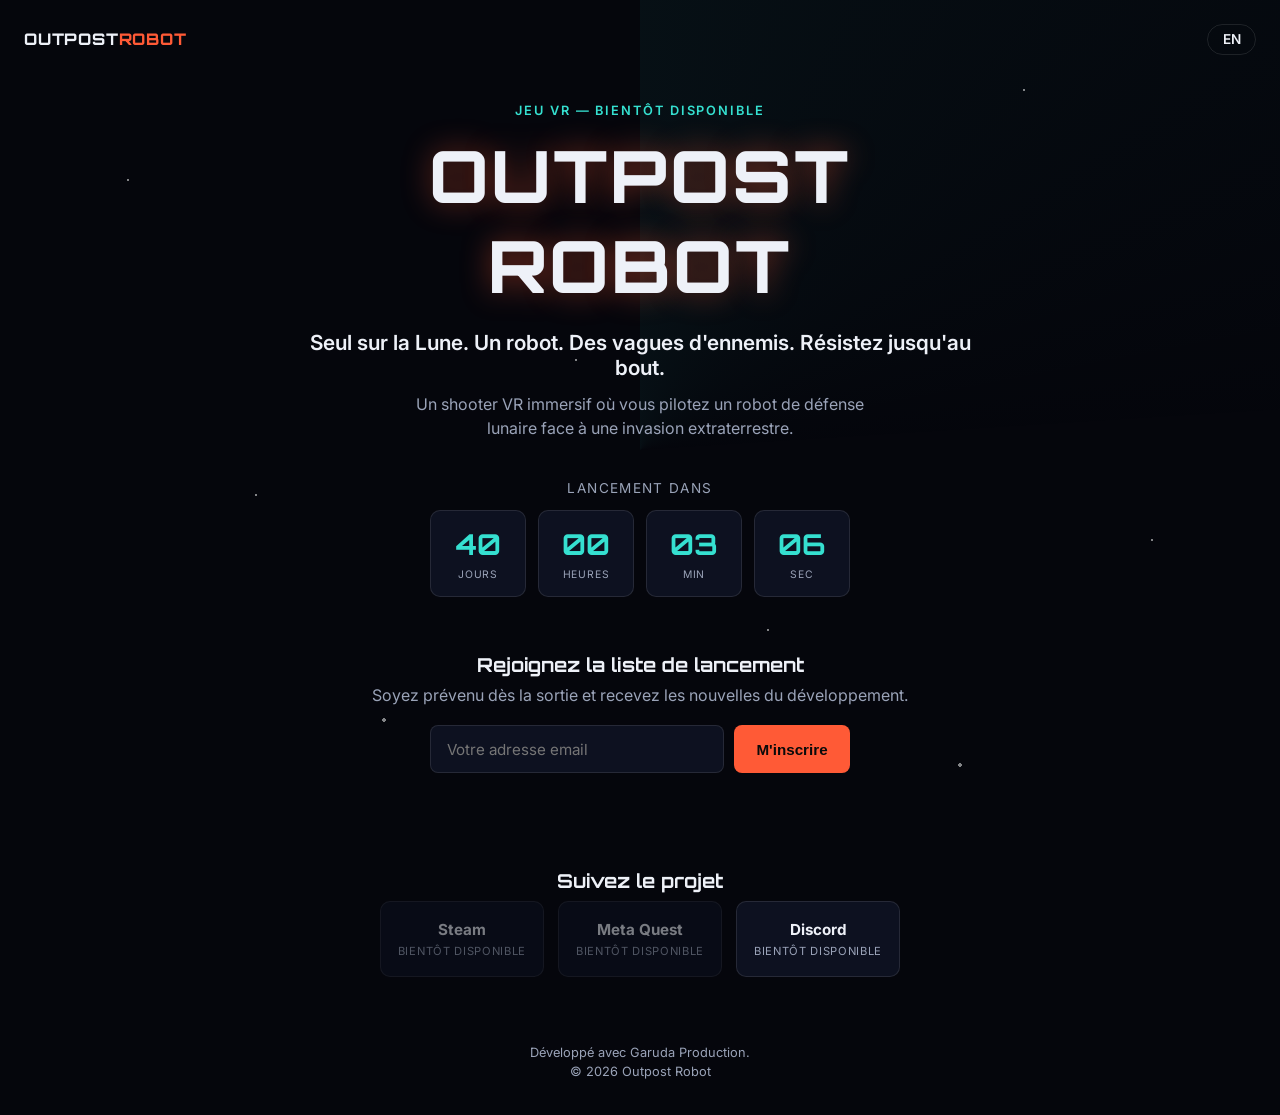
==== index.html @ 43540af5 "Initial commit: Outpost Robot coming-soon landing page Co-Authored-By: Claude Sonnet 5 <noreply@anth" ====
<!DOCTYPE html>
<html lang="fr">
<head>
<meta charset="UTF-8">
<meta name="viewport" content="width=device-width, initial-scale=1.0">
<title>Outpost Robot — Coming Soon</title>
<meta name="description" content="Outpost Robot: a VR shooter where you defend a lunar outpost from an alien invasion. Launching January 2027.">
<link rel="preconnect" href="https://fonts.googleapis.com">
<link rel="preconnect" href="https://fonts.gstatic.com" crossorigin>
<link href="https://fonts.googleapis.com/css2?family=Orbitron:wght@600;800&family=Inter:wght@400;500;600;700&display=swap" rel="stylesheet">
<link rel="stylesheet" href="style.css">
</head>
<body>

<div class="radar-bg" aria-hidden="true"></div>
<div class="stars" aria-hidden="true"></div>

<header class="topbar">
  <div class="brand">OUTPOST<span>ROBOT</span></div>
  <button id="langToggle" class="lang-toggle" type="button" aria-label="Switch language">EN</button>
</header>

<main>
  <section class="hero">
    <p class="kicker" data-fr="JEU VR — BIENTÔT DISPONIBLE" data-en="VR GAME — COMING SOON">JEU VR — BIENTÔT DISPONIBLE</p>
    <h1 class="title">OUTPOST ROBOT</h1>
    <p class="tagline" data-fr="Seul sur la Lune. Un robot. Des vagues d'ennemis. Résistez jusqu'au bout."
                        data-en="Alone on the Moon. One robot. Endless waves. Hold the line.">
      Seul sur la Lune. Un robot. Des vagues d'ennemis. Résistez jusqu'au bout.
    </p>
    <p class="subtext" data-fr="Un shooter VR immersif où vous pilotez un robot de défense lunaire face à une invasion extraterrestre."
                        data-en="An immersive VR shooter where you pilot a lunar defense robot against an alien invasion.">
      Un shooter VR immersif où vous pilotez un robot de défense lunaire face à une invasion extraterrestre.
    </p>

    <div class="countdown" id="countdown" aria-live="polite">
      <p class="countdown-label" data-fr="Lancement dans" data-en="Launching in">Lancement dans</p>
      <div class="countdown-grid">
        <div class="countdown-unit"><span id="cd-days">--</span><small data-fr="jours" data-en="days">jours</small></div>
        <div class="countdown-unit"><span id="cd-hours">--</span><small data-fr="heures" data-en="hours">heures</small></div>
        <div class="countdown-unit"><span id="cd-minutes">--</span><small data-fr="min" data-en="min">min</small></div>
        <div class="countdown-unit"><span id="cd-seconds">--</span><small data-fr="sec" data-en="sec">sec</small></div>
      </div>
    </div>
  </section>

  <section class="email-section">
    <h2 data-fr="Rejoignez la liste de lancement" data-en="Join the launch list">Rejoignez la liste de lancement</h2>
    <p data-fr="Soyez prévenu dès la sortie et recevez les nouvelles du développement." data-en="Get notified at launch and follow development updates.">
      Soyez prévenu dès la sortie et recevez les nouvelles du développement.
    </p>
    <form id="emailForm" class="email-form" novalidate>
      <input type="email" id="emailInput" name="email" required
             data-fr-placeholder="Votre adresse email" data-en-placeholder="Your email address"
             placeholder="Votre adresse email" aria-label="Email">
      <button type="submit" data-fr="M'inscrire" data-en="Notify me">M'inscrire</button>
    </form>
    <p id="emailFeedback" class="email-feedback" role="status"></p>
  </section>

  <section class="links-section">
    <h2 data-fr="Suivez le projet" data-en="Follow the project">Suivez le projet</h2>
    <div class="links-grid">
      <a id="steamLink" class="link-card is-disabled" href="#" target="_blank" rel="noopener">
        <span class="link-name">Steam</span>
        <span class="link-status" data-fr="Bientôt disponible" data-en="Coming soon">Bientôt disponible</span>
      </a>
      <a id="questLink" class="link-card is-disabled" href="#" target="_blank" rel="noopener">
        <span class="link-name">Meta Quest</span>
        <span class="link-status" data-fr="Bientôt disponible" data-en="Coming soon">Bientôt disponible</span>
      </a>
      <a id="discordLink" class="link-card is-disabled" href="#" target="_blank" rel="noopener">
        <span class="link-name">Discord</span>
        <span class="link-status" data-fr="Bientôt disponible" data-en="Coming soon">Bientôt disponible</span>
      </a>
    </div>
  </section>
</main>

<footer>
  <p data-fr="Développé avec Garuda Production." data-en="Developed with Garuda Production.">Développé avec Garuda Production.</p>
  <p>&copy; <span id="year"></span> Outpost Robot</p>
</footer>

<script src="script.js"></script>
</body>
</html>
---- style.css ----
:root {
  --bg: #05060c;
  --bg-panel: #0d1120;
  --accent: #ff5a36;
  --accent-2: #35e0d0;
  --text: #eef1f8;
  --text-dim: #9aa3b8;
  --border: rgba(255, 255, 255, 0.1);
  --font-display: 'Orbitron', sans-serif;
  --font-body: 'Inter', system-ui, sans-serif;
}

* { box-sizing: border-box; }

html, body {
  margin: 0;
  padding: 0;
  background: var(--bg);
  color: var(--text);
  font-family: var(--font-body);
  overflow-x: hidden;
}

body {
  position: relative;
  min-height: 100vh;
  display: flex;
  flex-direction: column;
}

.stars {
  position: fixed;
  inset: 0;
  z-index: 0;
  background-image:
    radial-gradient(1px 1px at 10% 20%, #fff 100%, transparent),
    radial-gradient(1px 1px at 80% 10%, #fff 100%, transparent),
    radial-gradient(1px 1px at 60% 70%, #fff 100%, transparent),
    radial-gradient(2px 2px at 30% 80%, #fff 100%, transparent),
    radial-gradient(1px 1px at 90% 60%, #fff 100%, transparent),
    radial-gradient(1px 1px at 45% 40%, #fff 100%, transparent),
    radial-gradient(1px 1px at 20% 55%, #fff 100%, transparent),
    radial-gradient(2px 2px at 75% 85%, #fff 100%, transparent);
  background-repeat: no-repeat;
  opacity: 0.5;
}

.radar-bg {
  position: fixed;
  top: 50%;
  left: 50%;
  width: 140vmax;
  height: 140vmax;
  transform: translate(-50%, -50%);
  z-index: 0;
  border-radius: 50%;
  background: conic-gradient(from 0deg, rgba(53, 224, 208, 0.12), transparent 25%);
  animation: spin 10s linear infinite;
  opacity: 0.4;
}

@keyframes spin {
  to { transform: translate(-50%, -50%) rotate(360deg); }
}

.topbar, main, footer {
  position: relative;
  z-index: 1;
}

.topbar {
  display: flex;
  justify-content: space-between;
  align-items: center;
  padding: 1.5rem 1.5rem 0;
}

.brand {
  font-family: var(--font-display);
  font-weight: 800;
  letter-spacing: 0.05em;
  font-size: 1rem;
}

.brand span { color: var(--accent); }

.lang-toggle {
  background: transparent;
  border: 1px solid var(--border);
  color: var(--text);
  padding: 0.4rem 0.9rem;
  border-radius: 999px;
  font-family: var(--font-body);
  font-weight: 600;
  font-size: 0.85rem;
  cursor: pointer;
  transition: border-color 0.2s ease, color 0.2s ease;
}

.lang-toggle:hover { border-color: var(--accent-2); color: var(--accent-2); }

main {
  flex: 1;
  display: flex;
  flex-direction: column;
  align-items: center;
  padding: 3rem 1.25rem 2rem;
  max-width: 720px;
  margin: 0 auto;
  width: 100%;
  text-align: center;
}

.kicker {
  font-size: 0.8rem;
  letter-spacing: 0.15em;
  color: var(--accent-2);
  font-weight: 600;
  margin: 0 0 0.75rem;
}

.title {
  font-family: var(--font-display);
  font-weight: 800;
  font-size: clamp(2.4rem, 9vw, 4.5rem);
  margin: 0 0 1.25rem;
  letter-spacing: 0.03em;
  text-shadow: 0 0 30px rgba(255, 90, 54, 0.45);
}

.tagline {
  font-size: clamp(1.05rem, 3vw, 1.3rem);
  font-weight: 600;
  margin: 0 0 0.75rem;
  color: var(--text);
}

.subtext {
  color: var(--text-dim);
  max-width: 46ch;
  margin: 0 auto 2.5rem;
  line-height: 1.5;
}

.countdown {
  width: 100%;
}

.countdown-label {
  font-size: 0.85rem;
  color: var(--text-dim);
  text-transform: uppercase;
  letter-spacing: 0.1em;
  margin: 0 0 0.9rem;
}

.countdown-grid {
  display: grid;
  grid-template-columns: repeat(4, 1fr);
  gap: 0.75rem;
  max-width: 420px;
  margin: 0 auto;
}

.countdown-unit {
  background: var(--bg-panel);
  border: 1px solid var(--border);
  border-radius: 10px;
  padding: 0.9rem 0.25rem;
}

.countdown-unit span {
  display: block;
  font-family: var(--font-display);
  font-size: clamp(1.3rem, 5vw, 1.8rem);
  font-weight: 700;
  color: var(--accent-2);
}

.countdown-unit small {
  font-size: 0.65rem;
  color: var(--text-dim);
  text-transform: uppercase;
  letter-spacing: 0.08em;
}

.email-section, .links-section {
  width: 100%;
  margin-top: 3.5rem;
}

.email-section h2, .links-section h2 {
  font-family: var(--font-display);
  font-size: 1.2rem;
  margin: 0 0 0.5rem;
}

.email-section p {
  color: var(--text-dim);
  margin: 0 0 1.25rem;
}

.email-form {
  display: flex;
  gap: 0.6rem;
  max-width: 420px;
  margin: 0 auto;
  flex-wrap: wrap;
}

.email-form input {
  flex: 1 1 220px;
  min-width: 0;
  padding: 0.85rem 1rem;
  border-radius: 8px;
  border: 1px solid var(--border);
  background: var(--bg-panel);
  color: var(--text);
  font-family: var(--font-body);
  font-size: 0.95rem;
}

.email-form input:focus {
  outline: none;
  border-color: var(--accent-2);
}

.email-form button {
  padding: 0.85rem 1.4rem;
  border-radius: 8px;
  border: none;
  background: var(--accent);
  color: #0a0a0a;
  font-weight: 700;
  font-size: 0.95rem;
  cursor: pointer;
  transition: transform 0.15s ease, background 0.15s ease;
}

.email-form button:hover { background: #ff7355; transform: translateY(-1px); }

.email-feedback {
  min-height: 1.4em;
  margin-top: 0.9rem;
  font-size: 0.9rem;
  color: var(--accent-2);
}

.email-feedback.is-error { color: var(--accent); }

.links-grid {
  display: grid;
  grid-template-columns: repeat(auto-fit, minmax(140px, 1fr));
  gap: 0.9rem;
  max-width: 520px;
  margin: 0 auto;
}

.link-card {
  display: flex;
  flex-direction: column;
  align-items: center;
  gap: 0.35rem;
  padding: 1.1rem 0.75rem;
  border-radius: 10px;
  border: 1px solid var(--border);
  background: var(--bg-panel);
  text-decoration: none;
  color: var(--text);
  transition: border-color 0.2s ease, transform 0.15s ease;
}

.link-card:not(.is-disabled):hover {
  border-color: var(--accent-2);
  transform: translateY(-2px);
}

.link-card.is-disabled {
  opacity: 0.5;
  cursor: default;
  pointer-events: none;
}

.link-name {
  font-weight: 700;
  font-size: 0.95rem;
}

.link-status {
  font-size: 0.7rem;
  color: var(--text-dim);
  text-transform: uppercase;
  letter-spacing: 0.06em;
}

footer {
  text-align: center;
  padding: 2rem 1rem;
  color: var(--text-dim);
  font-size: 0.8rem;
}

footer p { margin: 0.25rem 0; }

@media (max-width: 420px) {
  .countdown-grid { gap: 0.5rem; }
  .email-form { flex-direction: column; }
  .email-form button { width: 100%; }
}
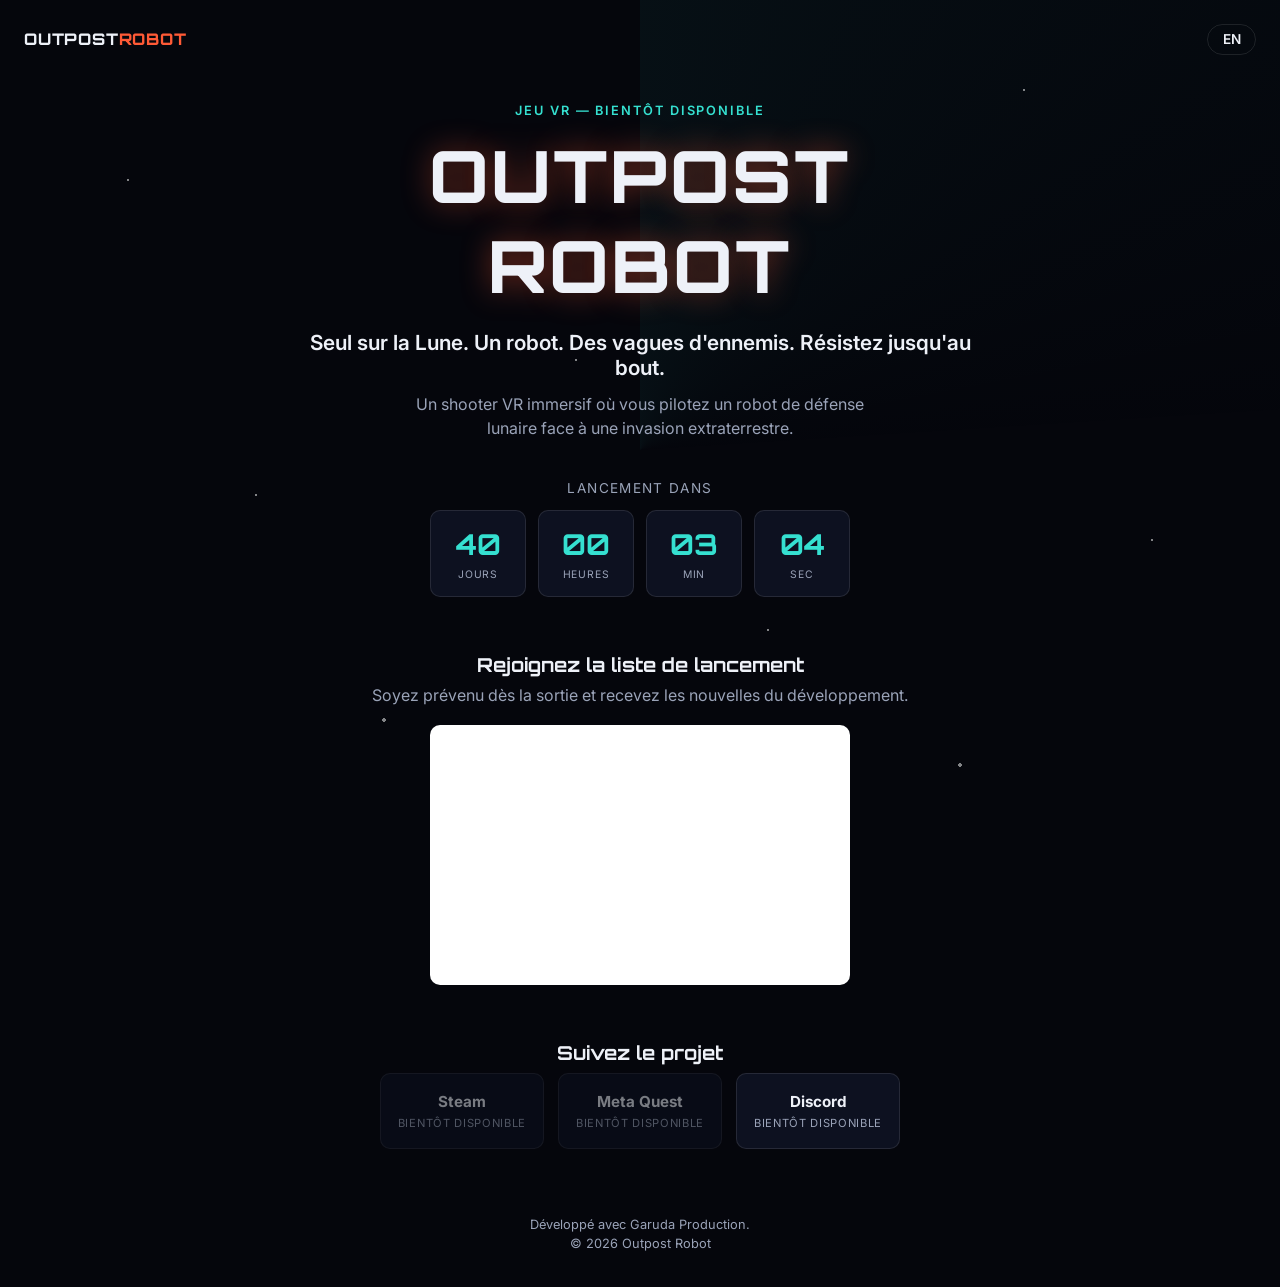
==== commit cbcd285a: "Connect MailerLite signup form via embedded iframe Co-Authored-By: Claude Sonnet 5 <noreply@anthropi" ====
--- a/index.html
+++ b/index.html
@@ -49,13 +49,7 @@
     <p data-fr="Soyez prévenu dès la sortie et recevez les nouvelles du développement." data-en="Get notified at launch and follow development updates.">
       Soyez prévenu dès la sortie et recevez les nouvelles du développement.
     </p>
-    <form id="emailForm" class="email-form" novalidate>
-      <input type="email" id="emailInput" name="email" required
-             data-fr-placeholder="Votre adresse email" data-en-placeholder="Your email address"
-             placeholder="Votre adresse email" aria-label="Email">
-      <button type="submit" data-fr="M'inscrire" data-en="Notify me">M'inscrire</button>
-    </form>
-    <p id="emailFeedback" class="email-feedback" role="status"></p>
+    <iframe id="mailerliteFrame" class="email-embed" title="Newsletter signup" loading="lazy"></iframe>
   </section>
 
   <section class="links-section">
--- a/style.css
+++ b/style.css
@@ -200,53 +200,16 @@
   margin: 0 0 1.25rem;
 }
 
-.email-form {
-  display: flex;
-  gap: 0.6rem;
+.email-embed {
+  display: block;
+  width: 100%;
   max-width: 420px;
-  margin: 0 auto;
-  flex-wrap: wrap;
-}
-
-.email-form input {
-  flex: 1 1 220px;
-  min-width: 0;
-  padding: 0.85rem 1rem;
-  border-radius: 8px;
-  border: 1px solid var(--border);
-  background: var(--bg-panel);
-  color: var(--text);
-  font-family: var(--font-body);
-  font-size: 0.95rem;
-}
-
-.email-form input:focus {
-  outline: none;
-  border-color: var(--accent-2);
-}
-
-.email-form button {
-  padding: 0.85rem 1.4rem;
-  border-radius: 8px;
+  height: 260px;
+  margin: 0 auto;
   border: none;
-  background: var(--accent);
-  color: #0a0a0a;
-  font-weight: 700;
-  font-size: 0.95rem;
-  cursor: pointer;
-  transition: transform 0.15s ease, background 0.15s ease;
-}
-
-.email-form button:hover { background: #ff7355; transform: translateY(-1px); }
-
-.email-feedback {
-  min-height: 1.4em;
-  margin-top: 0.9rem;
-  font-size: 0.9rem;
-  color: var(--accent-2);
-}
-
-.email-feedback.is-error { color: var(--accent); }
+  border-radius: 10px;
+  background: #fff;
+}
 
 .links-grid {
   display: grid;
@@ -304,6 +267,4 @@
 
 @media (max-width: 420px) {
   .countdown-grid { gap: 0.5rem; }
-  .email-form { flex-direction: column; }
-  .email-form button { width: 100%; }
-}
+}
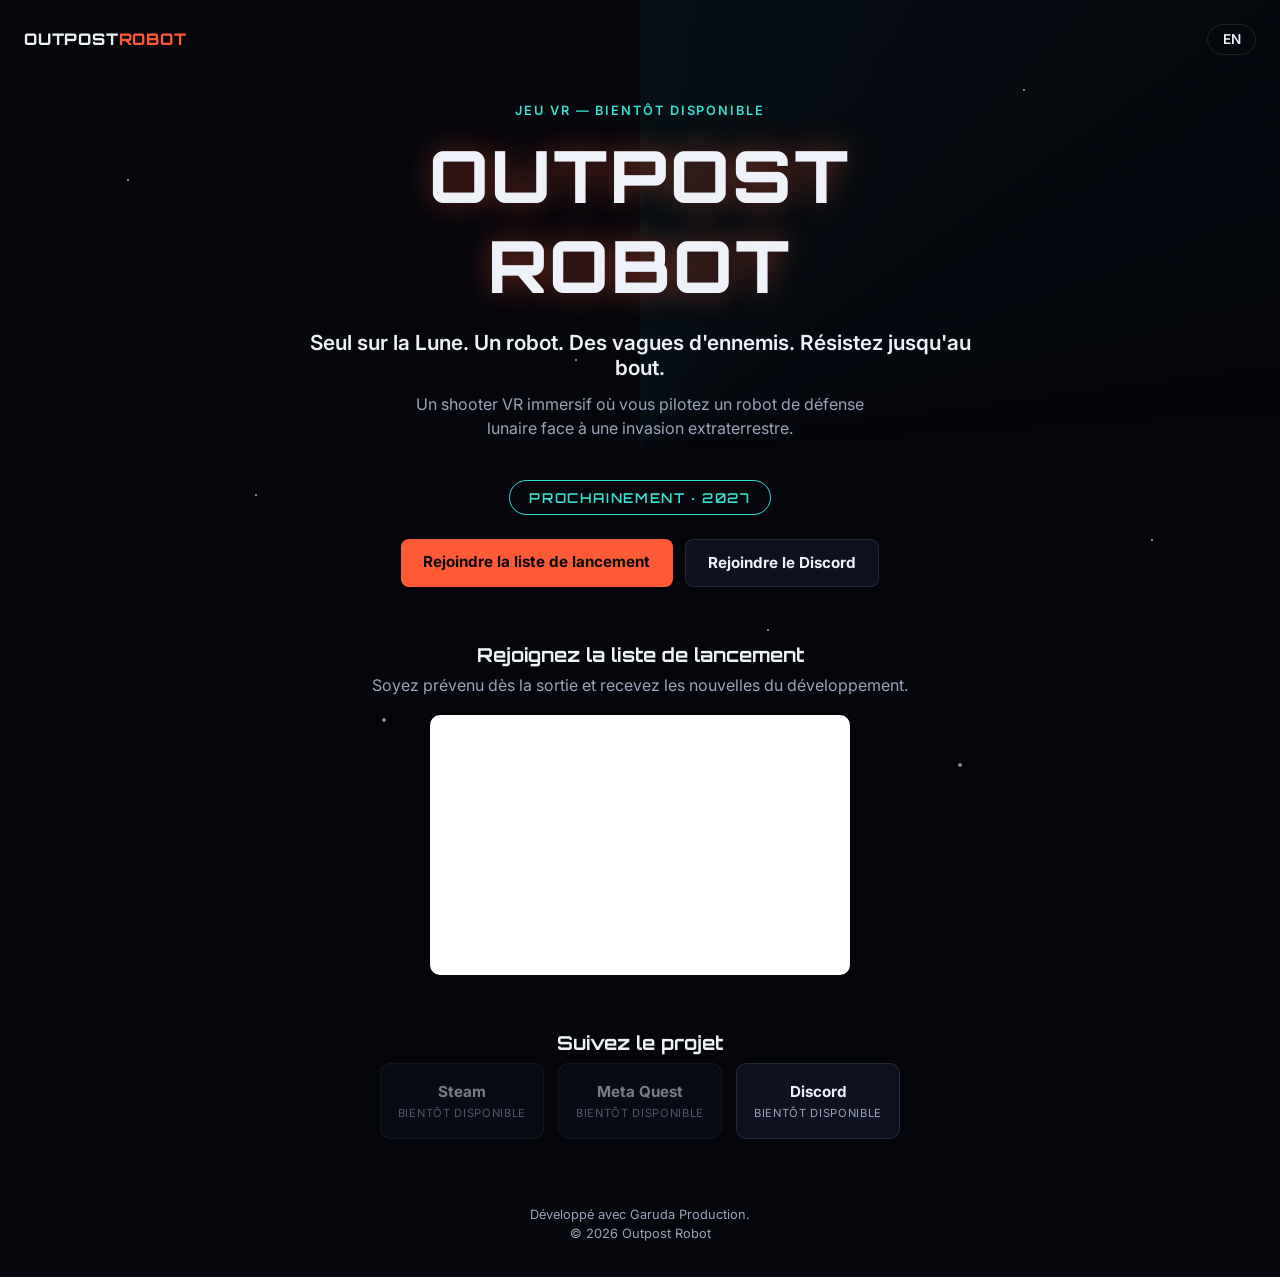
==== commit 0ba1fd47: "Replace launch countdown with Coming 2027 badge and CTAs Release is no longer planned for January 20" ====
--- a/index.html
+++ b/index.html
@@ -4,7 +4,7 @@
 <meta charset="UTF-8">
 <meta name="viewport" content="width=device-width, initial-scale=1.0">
 <title>Outpost Robot — Coming Soon</title>
-<meta name="description" content="Outpost Robot: a VR shooter where you defend a lunar outpost from an alien invasion. Launching January 2027.">
+<meta name="description" content="Outpost Robot: a VR shooter where you defend a lunar outpost from an alien invasion. Coming 2027.">
 <link rel="preconnect" href="https://fonts.googleapis.com">
 <link rel="preconnect" href="https://fonts.gstatic.com" crossorigin>
 <link href="https://fonts.googleapis.com/css2?family=Orbitron:wght@600;800&family=Inter:wght@400;500;600;700&display=swap" rel="stylesheet">
@@ -33,18 +33,15 @@
       Un shooter VR immersif où vous pilotez un robot de défense lunaire face à une invasion extraterrestre.
     </p>
 
-    <div class="countdown" id="countdown" aria-live="polite">
-      <p class="countdown-label" data-fr="Lancement dans" data-en="Launching in">Lancement dans</p>
-      <div class="countdown-grid">
-        <div class="countdown-unit"><span id="cd-days">--</span><small data-fr="jours" data-en="days">jours</small></div>
-        <div class="countdown-unit"><span id="cd-hours">--</span><small data-fr="heures" data-en="hours">heures</small></div>
-        <div class="countdown-unit"><span id="cd-minutes">--</span><small data-fr="min" data-en="min">min</small></div>
-        <div class="countdown-unit"><span id="cd-seconds">--</span><small data-fr="sec" data-en="sec">sec</small></div>
-      </div>
+    <p class="release-badge" data-fr="Prochainement · 2027" data-en="Coming · 2027">Prochainement · 2027</p>
+
+    <div class="cta-row">
+      <a class="cta cta-primary" href="#newsletter" data-fr="Rejoindre la liste de lancement" data-en="Join the launch list">Rejoindre la liste de lancement</a>
+      <a id="heroDiscord" class="cta cta-secondary is-disabled" href="#" target="_blank" rel="noopener" data-fr="Rejoindre le Discord" data-en="Join the Discord">Rejoindre le Discord</a>
     </div>
   </section>
 
-  <section class="email-section">
+  <section id="newsletter" class="email-section">
     <h2 data-fr="Rejoignez la liste de lancement" data-en="Join the launch list">Rejoignez la liste de lancement</h2>
     <p data-fr="Soyez prévenu dès la sortie et recevez les nouvelles du développement." data-en="Get notified at launch and follow development updates.">
       Soyez prévenu dès la sortie et recevez les nouvelles du développement.
--- a/style.css
+++ b/style.css
@@ -142,46 +142,56 @@
   line-height: 1.5;
 }
 
-.countdown {
-  width: 100%;
-}
-
-.countdown-label {
+.release-badge {
+  display: inline-block;
+  margin: 0 0 1.5rem;
+  padding: 0.5rem 1.2rem;
+  border: 1px solid var(--accent-2);
+  border-radius: 999px;
+  font-family: var(--font-display);
   font-size: 0.85rem;
-  color: var(--text-dim);
+  font-weight: 600;
+  letter-spacing: 0.12em;
   text-transform: uppercase;
-  letter-spacing: 0.1em;
-  margin: 0 0 0.9rem;
-}
-
-.countdown-grid {
-  display: grid;
-  grid-template-columns: repeat(4, 1fr);
+  color: var(--accent-2);
+}
+
+.cta-row {
+  display: flex;
+  flex-wrap: wrap;
+  justify-content: center;
   gap: 0.75rem;
-  max-width: 420px;
-  margin: 0 auto;
-}
-
-.countdown-unit {
+}
+
+.cta {
+  padding: 0.85rem 1.4rem;
+  border-radius: 8px;
+  font-weight: 700;
+  font-size: 0.95rem;
+  text-decoration: none;
+  transition: transform 0.15s ease, background 0.15s ease, border-color 0.15s ease;
+}
+
+.cta:not(.is-disabled):hover { transform: translateY(-1px); }
+
+.cta-primary {
+  background: var(--accent);
+  color: #0a0a0a;
+}
+
+.cta-primary:hover { background: #ff7355; }
+
+.cta-secondary {
+  border: 1px solid var(--border);
+  color: var(--text);
   background: var(--bg-panel);
-  border: 1px solid var(--border);
-  border-radius: 10px;
-  padding: 0.9rem 0.25rem;
-}
-
-.countdown-unit span {
-  display: block;
-  font-family: var(--font-display);
-  font-size: clamp(1.3rem, 5vw, 1.8rem);
-  font-weight: 700;
-  color: var(--accent-2);
-}
-
-.countdown-unit small {
-  font-size: 0.65rem;
-  color: var(--text-dim);
-  text-transform: uppercase;
-  letter-spacing: 0.08em;
+}
+
+.cta-secondary:not(.is-disabled):hover { border-color: var(--accent-2); }
+
+.cta.is-disabled {
+  opacity: 0.5;
+  pointer-events: none;
 }
 
 .email-section, .links-section {
@@ -265,6 +275,4 @@
 
 footer p { margin: 0.25rem 0; }
 
-@media (max-width: 420px) {
-  .countdown-grid { gap: 0.5rem; }
-}
+html { scroll-behavior: smooth; }
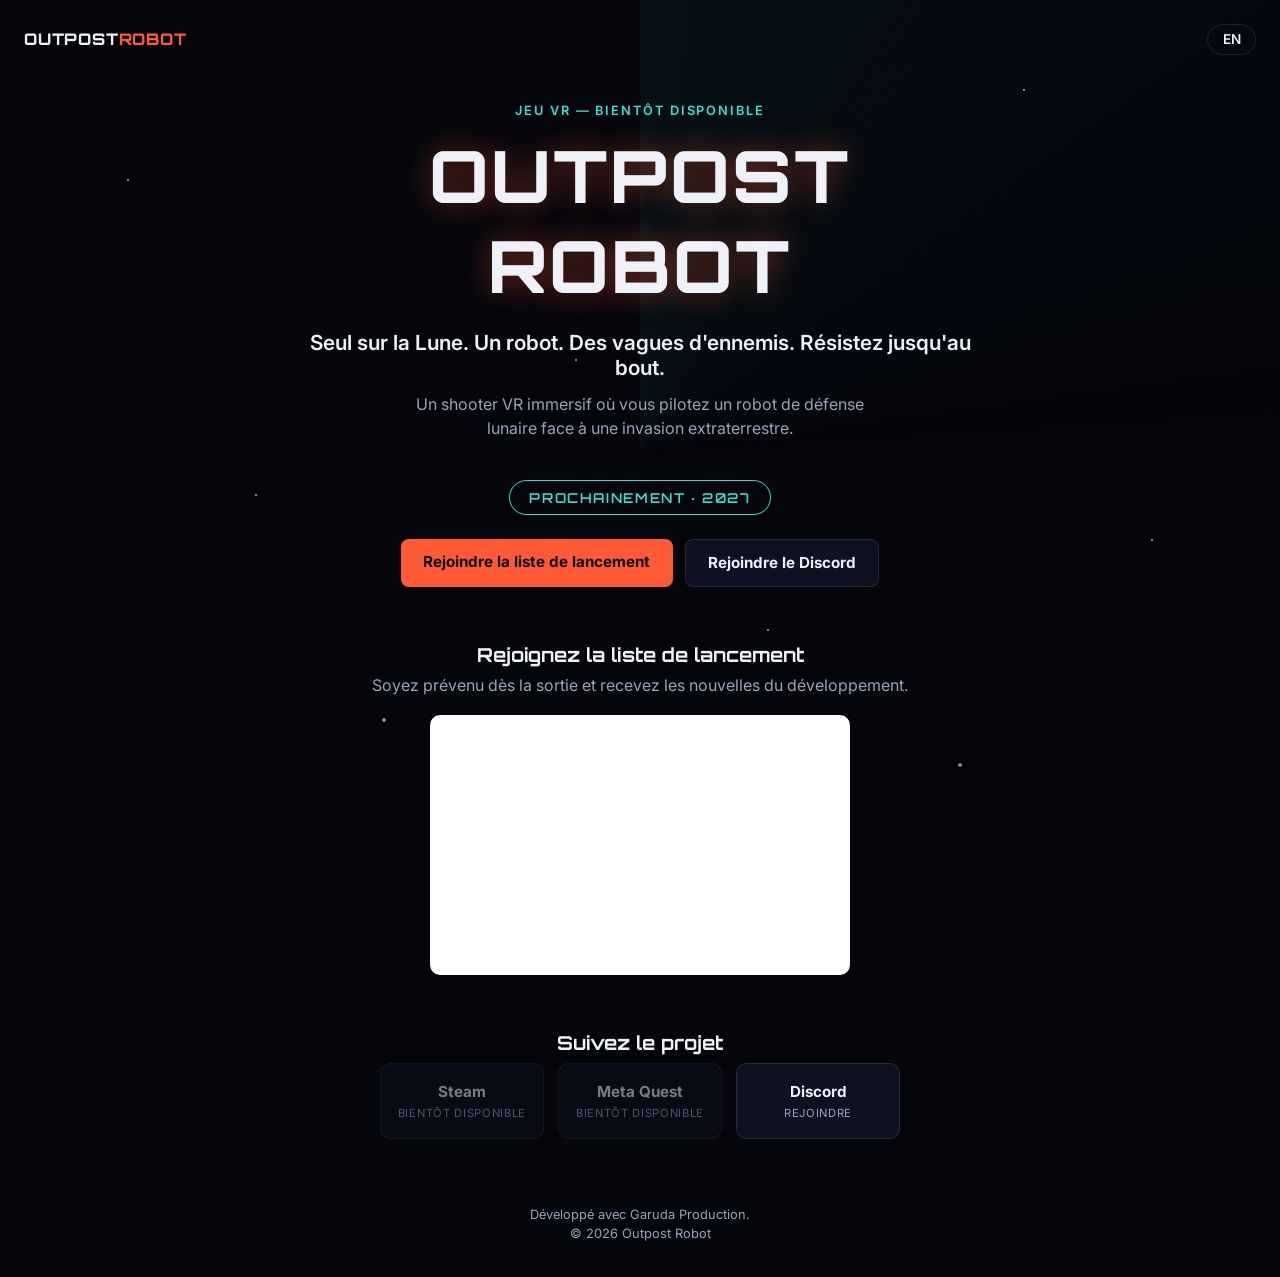
==== commit 91069b75: "Add robot favicon Co-Authored-By: Claude Sonnet 5.5 <noreply@anthropic.com>" ====
--- a/index.html
+++ b/index.html
@@ -5,6 +5,7 @@
 <meta name="viewport" content="width=device-width, initial-scale=1.0">
 <title>Outpost Robot — Coming Soon</title>
 <meta name="description" content="Outpost Robot: a VR shooter where you defend a lunar outpost from an alien invasion. Coming 2027.">
+<link rel="icon" type="image/svg+xml" href="favicon.svg">
 <link rel="preconnect" href="https://fonts.googleapis.com">
 <link rel="preconnect" href="https://fonts.gstatic.com" crossorigin>
 <link href="https://fonts.googleapis.com/css2?family=Orbitron:wght@600;800&family=Inter:wght@400;500;600;700&display=swap" rel="stylesheet">
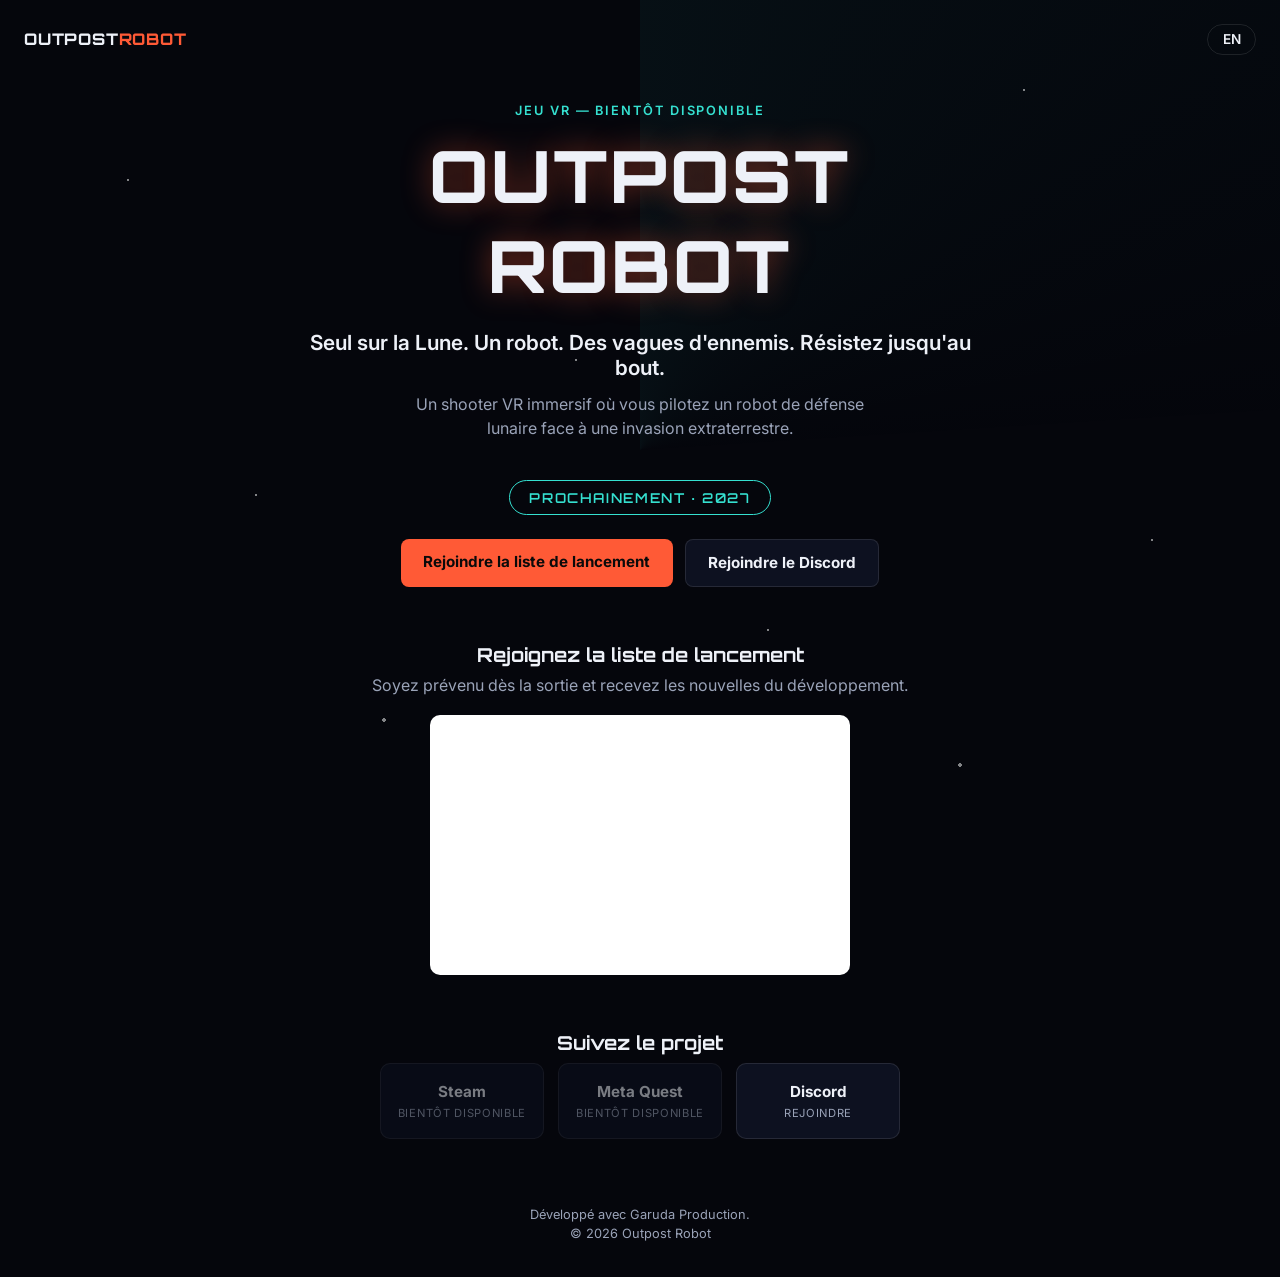
==== commit 4a6dc428: "Use the robot key art as favicon Co-Authored-By: Claude Sonnet 5.5 <noreply@anthropic.com>" ====
--- a/index.html
+++ b/index.html
@@ -5,7 +5,9 @@
 <meta name="viewport" content="width=device-width, initial-scale=1.0">
 <title>Outpost Robot — Coming Soon</title>
 <meta name="description" content="Outpost Robot: a VR shooter where you defend a lunar outpost from an alien invasion. Coming 2027.">
-<link rel="icon" type="image/svg+xml" href="favicon.svg">
+<link rel="icon" href="favicon.ico" sizes="any">
+<link rel="icon" type="image/png" sizes="192x192" href="favicon-192.png">
+<link rel="apple-touch-icon" href="apple-touch-icon.png">
 <link rel="preconnect" href="https://fonts.googleapis.com">
 <link rel="preconnect" href="https://fonts.gstatic.com" crossorigin>
 <link href="https://fonts.googleapis.com/css2?family=Orbitron:wght@600;800&family=Inter:wght@400;500;600;700&display=swap" rel="stylesheet">
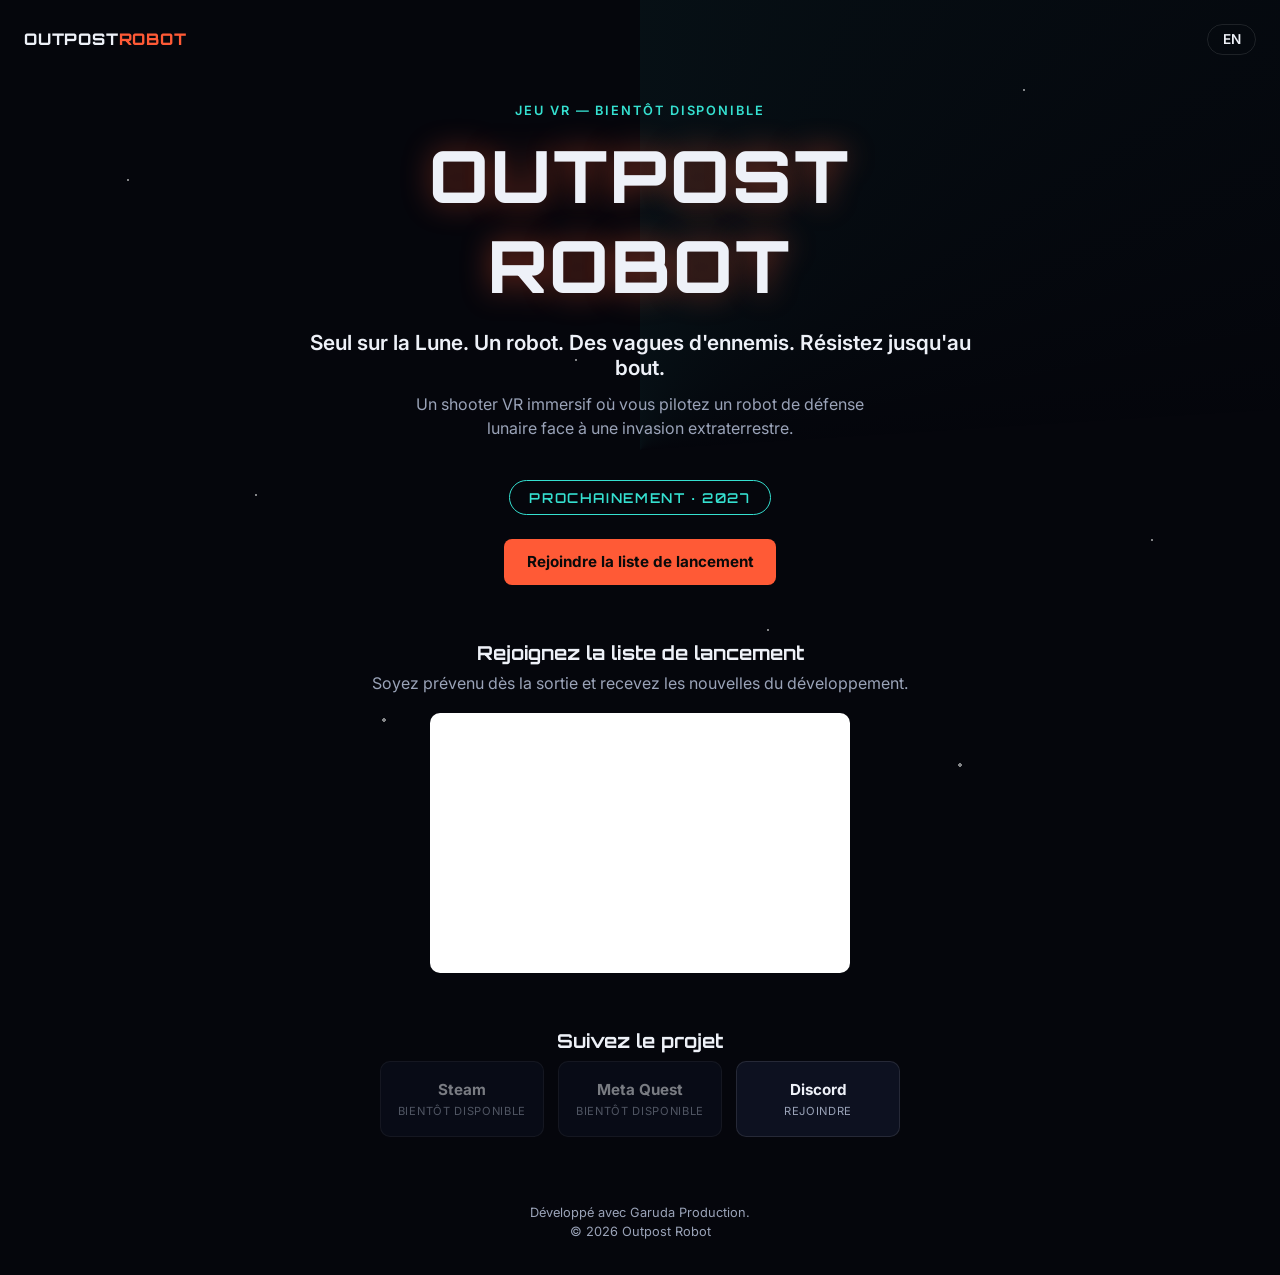
==== commit 29fa3bb4: "Remove duplicate Discord button and cache-bust CSS/JS Co-Authored-By: Claude Sonnet 5.5 <noreply@ant" ====
--- a/index.html
+++ b/index.html
@@ -11,7 +11,7 @@
 <link rel="preconnect" href="https://fonts.googleapis.com">
 <link rel="preconnect" href="https://fonts.gstatic.com" crossorigin>
 <link href="https://fonts.googleapis.com/css2?family=Orbitron:wght@600;800&family=Inter:wght@400;500;600;700&display=swap" rel="stylesheet">
-<link rel="stylesheet" href="style.css">
+<link rel="stylesheet" href="style.css?v=4">
 </head>
 <body>
 
@@ -40,7 +40,6 @@
 
     <div class="cta-row">
       <a class="cta cta-primary" href="#newsletter" data-fr="Rejoindre la liste de lancement" data-en="Join the launch list">Rejoindre la liste de lancement</a>
-      <a id="heroDiscord" class="cta cta-secondary is-disabled" href="#" target="_blank" rel="noopener" data-fr="Rejoindre le Discord" data-en="Join the Discord">Rejoindre le Discord</a>
     </div>
   </section>
 
@@ -76,6 +75,6 @@
   <p>&copy; <span id="year"></span> Outpost Robot</p>
 </footer>
 
-<script src="script.js"></script>
+<script src="script.js?v=4"></script>
 </body>
 </html>
--- a/style.css
+++ b/style.css
@@ -172,7 +172,7 @@
   transition: transform 0.15s ease, background 0.15s ease, border-color 0.15s ease;
 }
 
-.cta:not(.is-disabled):hover { transform: translateY(-1px); }
+.cta:hover { transform: translateY(-1px); }
 
 .cta-primary {
   background: var(--accent);
@@ -180,19 +180,6 @@
 }
 
 .cta-primary:hover { background: #ff7355; }
-
-.cta-secondary {
-  border: 1px solid var(--border);
-  color: var(--text);
-  background: var(--bg-panel);
-}
-
-.cta-secondary:not(.is-disabled):hover { border-color: var(--accent-2); }
-
-.cta.is-disabled {
-  opacity: 0.5;
-  pointer-events: none;
-}
 
 .email-section, .links-section {
   width: 100%;
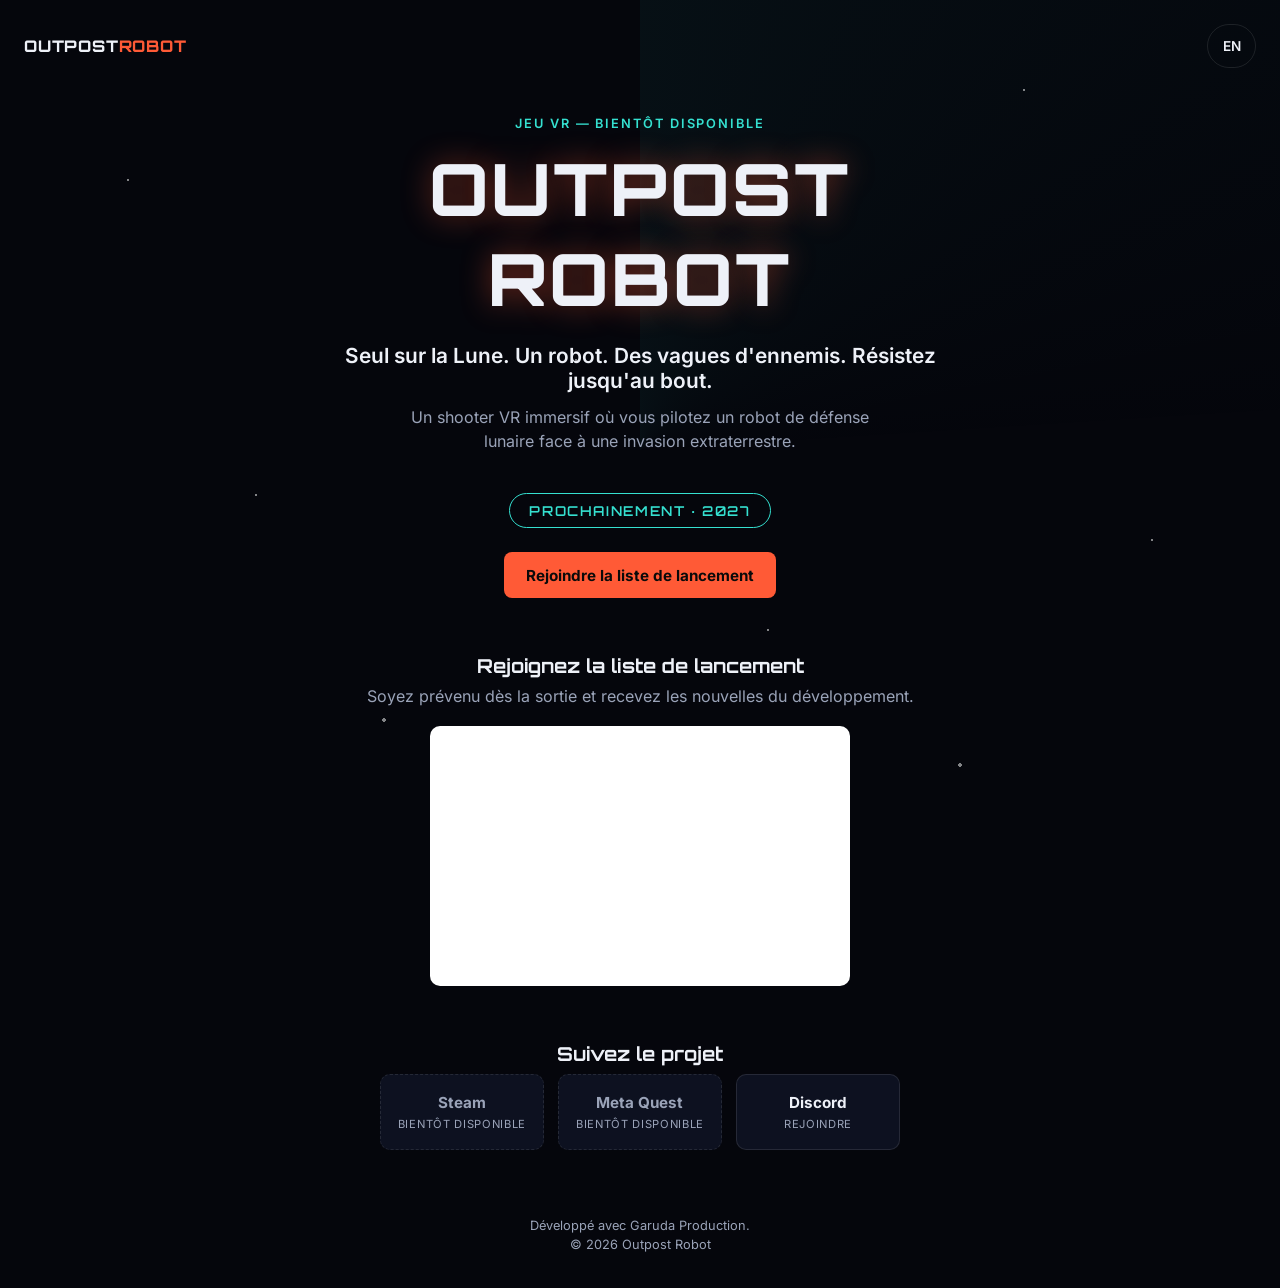
==== commit eff26ff9: "Pre-launch checklist: share preview, SEO files, 404, self-hosted fonts, a11y - Open Graph / Twitter " ====
--- a/index.html
+++ b/index.html
@@ -4,14 +4,31 @@
 <meta charset="UTF-8">
 <meta name="viewport" content="width=device-width, initial-scale=1.0">
 <title>Outpost Robot — Coming Soon</title>
-<meta name="description" content="Outpost Robot: a VR shooter where you defend a lunar outpost from an alien invasion. Coming 2027.">
+<meta name="description" content="Shooter VR : défendez l'avant-poste lunaire face à une invasion alien. VR shooter: defend the lunar outpost from an alien invasion. 2027.">
+<meta name="theme-color" content="#05060c">
+<link rel="canonical" href="https://outpostrobot.com/">
+<meta property="og:type" content="website">
+<meta property="og:site_name" content="Outpost Robot">
+<meta property="og:url" content="https://outpostrobot.com/">
+<meta property="og:title" content="Outpost Robot — Jeu VR · Prochainement 2027">
+<meta property="og:description" content="Seul sur la Lune. Un robot. Des vagues d'ennemis. Résistez jusqu'au bout. / Alone on the Moon. One robot. Endless waves. Hold the line.">
+<meta property="og:image" content="https://outpostrobot.com/og-image.jpg">
+<meta property="og:image:width" content="1200">
+<meta property="og:image:height" content="630">
+<meta property="og:image:alt" content="Outpost Robot : un robot géant sur la Lune repousse une invasion de soucoupes volantes à coups de lasers.">
+<meta property="og:locale" content="fr_FR">
+<meta property="og:locale:alternate" content="en_US">
+<meta name="twitter:card" content="summary_large_image">
+<meta name="twitter:title" content="Outpost Robot — Jeu VR · Prochainement 2027">
+<meta name="twitter:description" content="Seul sur la Lune. Un robot. Des vagues d'ennemis. / Alone on the Moon. One robot. Endless waves.">
+<meta name="twitter:image" content="https://outpostrobot.com/og-image.jpg">
+<meta name="twitter:image:alt" content="Outpost Robot : un robot géant sur la Lune repousse une invasion de soucoupes volantes à coups de lasers.">
 <link rel="icon" href="favicon.ico" sizes="any">
 <link rel="icon" type="image/png" sizes="192x192" href="favicon-192.png">
 <link rel="apple-touch-icon" href="apple-touch-icon.png">
-<link rel="preconnect" href="https://fonts.googleapis.com">
-<link rel="preconnect" href="https://fonts.gstatic.com" crossorigin>
-<link href="https://fonts.googleapis.com/css2?family=Orbitron:wght@600;800&family=Inter:wght@400;500;600;700&display=swap" rel="stylesheet">
-<link rel="stylesheet" href="style.css?v=4">
+<link rel="preload" href="fonts/inter-latin.woff2" as="font" type="font/woff2" crossorigin>
+<link rel="preload" href="fonts/orbitron-latin.woff2" as="font" type="font/woff2" crossorigin>
+<link rel="stylesheet" href="style.css?v=5">
 </head>
 <body>
 
@@ -75,6 +92,6 @@
   <p>&copy; <span id="year"></span> Outpost Robot</p>
 </footer>
 
-<script src="script.js?v=4"></script>
+<script src="script.js?v=5"></script>
 </body>
 </html>
--- a/style.css
+++ b/style.css
@@ -1,3 +1,19 @@
+@font-face {
+  font-family: 'Inter';
+  font-style: normal;
+  font-weight: 100 900;
+  font-display: swap;
+  src: url('fonts/inter-latin.woff2') format('woff2');
+}
+
+@font-face {
+  font-family: 'Orbitron';
+  font-style: normal;
+  font-weight: 400 900;
+  font-display: swap;
+  src: url('fonts/orbitron-latin.woff2') format('woff2');
+}
+
 :root {
   --bg: #05060c;
   --bg-panel: #0d1120;
@@ -84,10 +100,14 @@
 
 .brand span { color: var(--accent); }
 
+a.brand { color: var(--text); text-decoration: none; }
+
 .lang-toggle {
   background: transparent;
   border: 1px solid var(--border);
   color: var(--text);
+  min-width: 44px;
+  min-height: 44px;
   padding: 0.4rem 0.9rem;
   border-radius: 999px;
   font-family: var(--font-body);
@@ -236,10 +256,12 @@
 }
 
 .link-card.is-disabled {
-  opacity: 0.5;
+  border-style: dashed;
   cursor: default;
   pointer-events: none;
 }
+
+.link-card.is-disabled .link-name { color: var(--text-dim); }
 
 .link-name {
   font-weight: 700;
